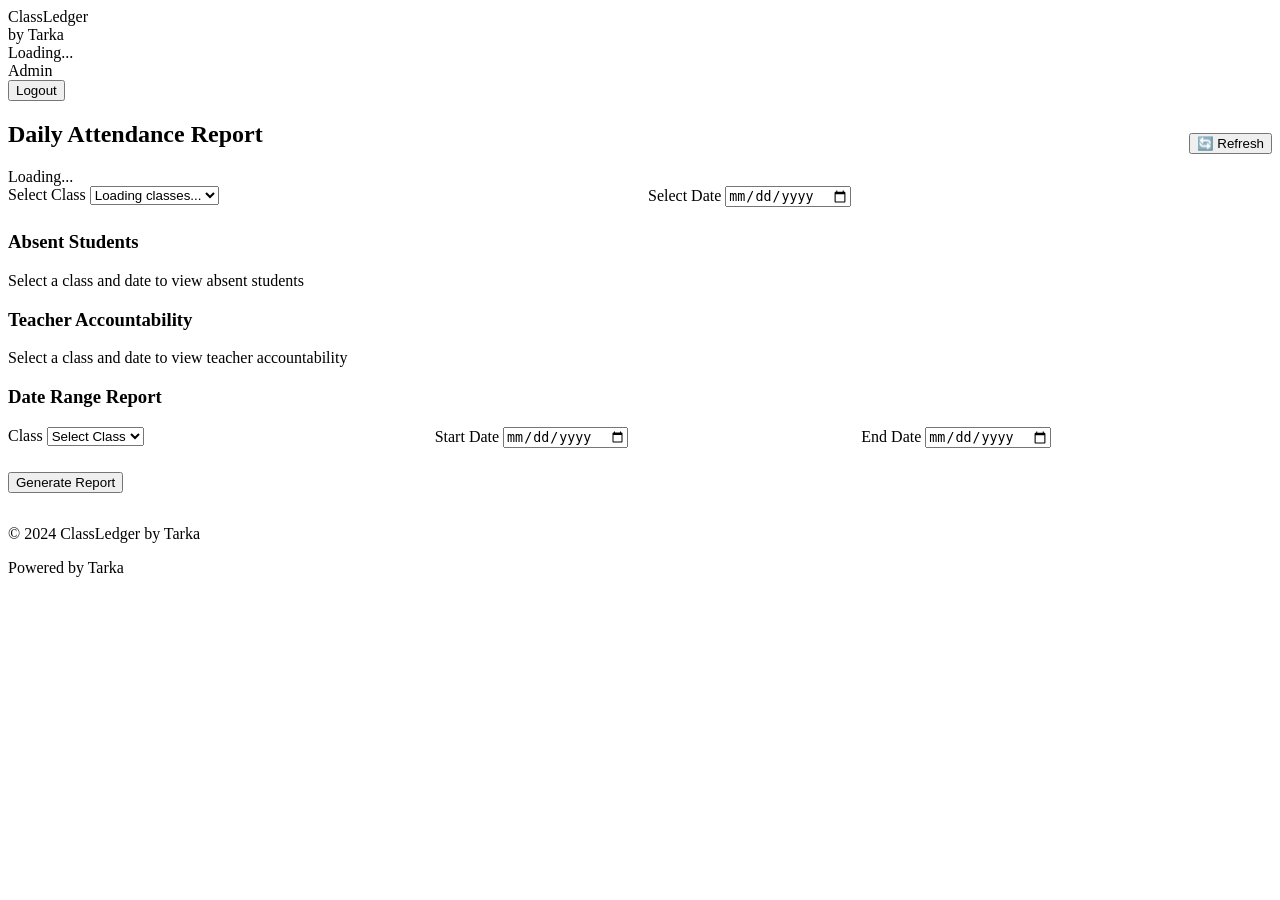
==== admin-dashboard.html @ 1874c85a "Add files via upload" ====
<!DOCTYPE html>
    <meta http-equiv="Cache-Control" content="no-cache, no-store, must-revalidate">
    <meta http-equiv="Pragma" content="no-cache">
    <meta http-equiv="Expires" content="0">
<html lang="en">
<head>
    <meta charset="UTF-8">
    <meta name="viewport" content="width=device-width, initial-scale=1.0">
    <title>Admin Dashboard - ClassLedger by Tarka</title>
    <link rel="stylesheet" href="css/styles.css">
</head>
<body>
    <header>
        <div class="header-content">
            <div>
                <div class="logo">ClassLedger</div>
                <div class="branding">by Tarka</div>
            </div>
            <div class="user-info">
                <div>
                    <div class="user-name" id="userName">Loading...</div>
                    <div class="branding" id="userRole">Admin</div>
                </div>
                <button class="btn-logout" onclick="logout()">Logout</button>
            </div>
        </div>
    </header>

    <main>
        <div class="container">
            <div class="card">
                <div class="card-header" style="display: flex; justify-content: space-between; align-items: center;">
                    <div>
                        <h2 class="card-title">Daily Attendance Report</h2>
                        <div id="schoolName" style="color: var(--text-secondary);">Loading...</div>
                    </div>
                    <button class="btn-refresh" onclick="manualRefresh()" title="Refresh data (Ctrl+R)">
                        <span>🔄</span> Refresh
                    </button>
                </div>

                <div style="display: grid; grid-template-columns: 1fr 1fr; gap: 1rem; margin-bottom: 1.5rem;">
                    <div class="form-group">
                        <label class="form-label" for="classSelect">Select Class</label>
                        <select id="classSelect" class="form-select">
                            <option value="">Loading classes...</option>
                        </select>
                    </div>
                    <div class="form-group">
                        <label class="form-label" for="dateSelect">Select Date</label>
                        <input type="date" id="dateSelect" class="form-input">
                    </div>
                </div>

                <div id="attendanceStats"></div>
            </div>

            <div class="card">
                <div class="card-header">
                    <h3 class="card-title">Absent Students</h3>
                </div>
                <div id="absentStudents">
                    <p class="text-center">Select a class and date to view absent students</p>
                </div>
            </div>

            <div class="card">
                <div class="card-header">
                    <h3 class="card-title">Teacher Accountability</h3>
                </div>
                <div id="teacherAccountability">
                    <p class="text-center">Select a class and date to view teacher accountability</p>
                </div>
            </div>

            <div class="card">
                <div class="card-header">
                    <h3 class="card-title">Date Range Report</h3>
                </div>
                <div style="display: grid; grid-template-columns: 1fr 1fr 1fr; gap: 1rem; margin-bottom: 1.5rem;">
                    <div class="form-group">
                        <label class="form-label" for="reportClassSelect">Class</label>
                        <select id="reportClassSelect" class="form-select">
                            <option value="">Select Class</option>
                        </select>
                    </div>
                    <div class="form-group">
                        <label class="form-label" for="reportStartDate">Start Date</label>
                        <input type="date" id="reportStartDate" class="form-input">
                    </div>
                    <div class="form-group">
                        <label class="form-label" for="reportEndDate">End Date</label>
                        <input type="date" id="reportEndDate" class="form-input">
                    </div>
                </div>
                <button id="generateReportBtn" class="btn btn-primary">Generate Report</button>
                <div id="dateRangeReport" style="margin-top: 2rem;"></div>
            </div>
        </div>
    </main>

    <footer>
        <div class="footer-content">
            <p>&copy; 2024 ClassLedger by Tarka</p>
            <p>Powered by Tarka</p>
        </div>
    </footer>

    <script src="js/auth.js"></script>
    <script src="js/utils.js"></script>
    <script src="js/analytics.js"></script>
    <script src="js/holiday-calendar.js"></script>
    <script src="js/admin.js"></script>
    <script>
        // Initialize language selector
        document.addEventListener('DOMContentLoaded', () => {
            const langSelect = document.getElementById('languageSelect');
            if (langSelect) {
                langSelect.value = getCurrentLanguage();
            }
            
            // Initialize holiday calendar
            const today = new Date();
            loadHolidays().then(() => {
                renderHolidayCalendar('holidayCalendarContainer', today.getFullYear(), today.getMonth());
            });
        });
        
        // Theme toggle
        function toggleTheme() {
            document.body.classList.toggle('dark-theme');
            const isDark = document.body.classList.contains('dark-theme');
            localStorage.setItem('theme', isDark ? 'dark' : 'light');
            Toast.info(`Switched to ${isDark ? 'dark' : 'light'} mode`);
        }
        
        // Load saved theme
        if (localStorage.getItem('theme') === 'dark') {
            document.body.classList.add('dark-theme');
        }
    </script>
    <script>
        // Check if user data is in URL (from OAuth redirect)
        const urlParams = new URLSearchParams(window.location.search);
        const userParam = urlParams.get('user');
        if (userParam) {
            try {
                const user = JSON.parse(decodeURIComponent(userParam));
                sessionStorage.setItem('user', JSON.stringify(user));
                sessionStorage.setItem('authenticated', 'true');
                window.history.replaceState({}, document.title, window.location.pathname);
            } catch (e) {
                console.error('Error parsing user data:', e);
            }
        }
    </script>
    <script>
        // Populate report class selector
        document.addEventListener('DOMContentLoaded', () => {
            const classSelect = document.getElementById('classSelect');
            const reportClassSelect = document.getElementById('reportClassSelect');
            
            if (classSelect && reportClassSelect) {
                classSelect.addEventListener('change', () => {
                    reportClassSelect.innerHTML = classSelect.innerHTML;
                });
            }
        });
    </script>
</body>
</html>
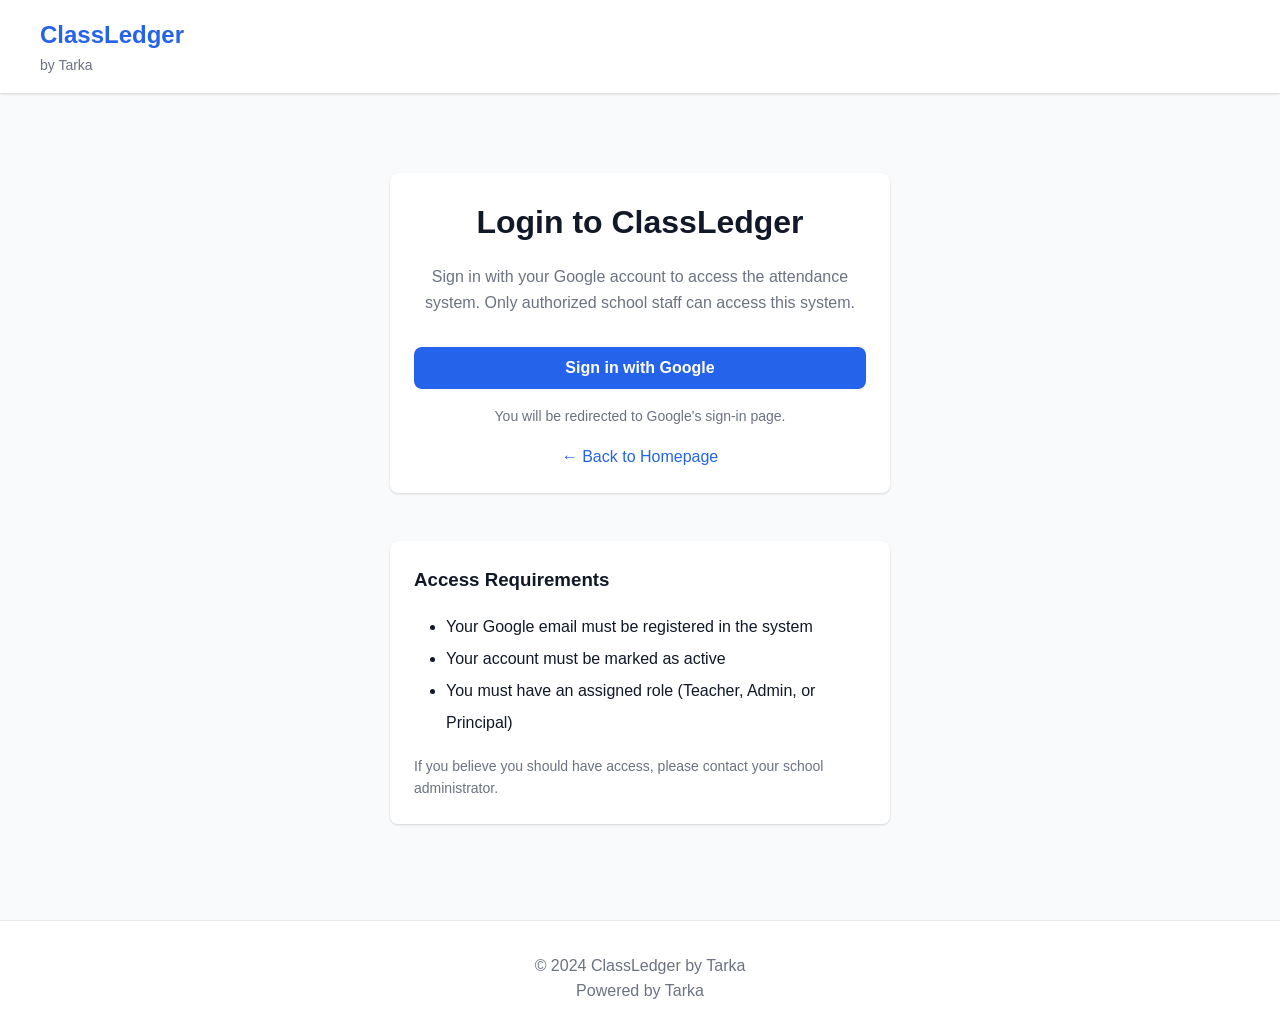
==== commit 1bf82571: "Add files via upload" ====
--- a/admin-dashboard.html
+++ b/admin-dashboard.html
@@ -131,7 +131,7 @@
             document.body.classList.toggle('dark-theme');
             const isDark = document.body.classList.contains('dark-theme');
             localStorage.setItem('theme', isDark ? 'dark' : 'light');
-            Toast.info(`Switched to ${isDark ? 'dark' : 'light'} mode`);
+            showToast(`Switched to ${isDark ? 'dark' : 'light'} mode`, 'info');
         }
         
         // Load saved theme
@@ -154,19 +154,7 @@
             }
         }
     </script>
-    <script>
-        // Populate report class selector
-        document.addEventListener('DOMContentLoaded', () => {
-            const classSelect = document.getElementById('classSelect');
-            const reportClassSelect = document.getElementById('reportClassSelect');
-            
-            if (classSelect && reportClassSelect) {
-                classSelect.addEventListener('change', () => {
-                    reportClassSelect.innerHTML = classSelect.innerHTML;
-                });
-            }
-        });
-    </script>
+    <!-- Note: Class dropdowns are populated by populateClassDropdown() in admin.js -->
 </body>
 </html>
 
--- a/css/styles.css
+++ b/css/styles.css
@@ -0,0 +1,921 @@
+/**
+ * ClassLedger by Tarka - Main Stylesheet
+ * Mobile-first responsive design
+ */
+
+:root {
+  --primary-color: #2563eb;
+  --primary-dark: #1e40af;
+  --secondary-color: #10b981;
+  --danger-color: #ef4444;
+  --warning-color: #f59e0b;
+  --success-color: #10b981;
+  --bg-color: #f9fafb;
+  --card-bg: #ffffff;
+  --text-primary: #111827;
+  --text-secondary: #6b7280;
+  --border-color: #e5e7eb;
+  --shadow: 0 1px 3px 0 rgba(0, 0, 0, 0.1), 0 1px 2px 0 rgba(0, 0, 0, 0.06);
+  --shadow-lg: 0 10px 15px -3px rgba(0, 0, 0, 0.1), 0 4px 6px -2px rgba(0, 0, 0, 0.05);
+}
+
+* {
+  margin: 0;
+  padding: 0;
+  box-sizing: border-box;
+}
+
+body {
+  font-family: -apple-system, BlinkMacSystemFont, 'Segoe UI', Roboto, 'Helvetica Neue', Arial, sans-serif;
+  background-color: var(--bg-color);
+  color: var(--text-primary);
+  line-height: 1.6;
+  min-height: 100vh;
+}
+
+/* Header */
+header {
+  background: var(--card-bg);
+  box-shadow: var(--shadow);
+  padding: 1rem 1.5rem;
+  position: sticky;
+  top: 0;
+  z-index: 100;
+}
+
+.header-content {
+  max-width: 1200px;
+  margin: 0 auto;
+  display: flex;
+  justify-content: space-between;
+  align-items: center;
+}
+
+.logo {
+  font-size: 1.5rem;
+  font-weight: 700;
+  color: var(--primary-color);
+}
+
+.branding {
+  font-size: 0.875rem;
+  color: var(--text-secondary);
+}
+
+.user-info {
+  display: flex;
+  align-items: center;
+  gap: 1rem;
+}
+
+.user-name {
+  font-weight: 500;
+}
+
+.btn-logout {
+  padding: 0.5rem 1rem;
+  background: var(--danger-color);
+  color: white;
+  border: none;
+  border-radius: 0.375rem;
+  cursor: pointer;
+  font-size: 0.875rem;
+  transition: background 0.2s;
+}
+
+.btn-logout:hover {
+  background: #dc2626;
+}
+
+/* Container */
+.container {
+  max-width: 1200px;
+  margin: 0 auto;
+  padding: 2rem 1.5rem;
+}
+
+/* Homepage */
+.hero {
+  text-align: center;
+  padding: 4rem 1rem;
+  background: linear-gradient(135deg, var(--primary-color) 0%, var(--primary-dark) 100%);
+  color: white;
+  border-radius: 1rem;
+  margin-bottom: 3rem;
+}
+
+.hero h1 {
+  font-size: 3rem;
+  margin-bottom: 1rem;
+  font-weight: 800;
+}
+
+.hero .subtitle {
+  font-size: 1.5rem;
+  margin-bottom: 0.5rem;
+  opacity: 0.95;
+}
+
+.hero .branding {
+  font-size: 1rem;
+  margin-bottom: 2rem;
+  opacity: 0.9;
+}
+
+.hero .description {
+  font-size: 1.125rem;
+  margin-bottom: 2rem;
+  opacity: 0.9;
+  max-width: 600px;
+  margin-left: auto;
+  margin-right: auto;
+}
+
+.btn-group {
+  display: flex;
+  gap: 1rem;
+  justify-content: center;
+  flex-wrap: wrap;
+}
+
+/* Buttons */
+.btn {
+  padding: 0.75rem 1.5rem;
+  border: none;
+  border-radius: 0.5rem;
+  font-size: 1rem;
+  font-weight: 600;
+  cursor: pointer;
+  transition: all 0.2s;
+  text-decoration: none;
+  display: inline-block;
+  text-align: center;
+}
+
+.btn-primary {
+  background: var(--primary-color);
+  color: white;
+}
+
+.btn-primary:hover {
+  background: var(--primary-dark);
+  transform: translateY(-2px);
+  box-shadow: var(--shadow-lg);
+}
+
+.btn-secondary {
+  background: white;
+  color: var(--primary-color);
+  border: 2px solid var(--primary-color);
+}
+
+.btn-secondary:hover {
+  background: var(--primary-color);
+  color: white;
+}
+
+.btn-success {
+  background: var(--success-color);
+  color: white;
+}
+
+.btn-success:hover {
+  background: #059669;
+}
+
+.btn-danger {
+  background: var(--danger-color);
+  color: white;
+}
+
+.btn-danger:hover {
+  background: #dc2626;
+}
+
+.btn:disabled {
+  opacity: 0.5;
+  cursor: not-allowed;
+}
+
+/* Cards */
+.card {
+  background: var(--card-bg);
+  border-radius: 0.5rem;
+  padding: 1.5rem;
+  box-shadow: var(--shadow);
+  margin-bottom: 1.5rem;
+}
+
+.card-header {
+  display: flex;
+  justify-content: space-between;
+  align-items: center;
+  margin-bottom: 1rem;
+  padding-bottom: 1rem;
+  border-bottom: 2px solid var(--border-color);
+}
+
+.card-title {
+  font-size: 1.25rem;
+  font-weight: 600;
+}
+
+/* Forms */
+.form-group {
+  margin-bottom: 1.5rem;
+}
+
+.form-label {
+  display: block;
+  margin-bottom: 0.5rem;
+  font-weight: 500;
+  color: var(--text-primary);
+}
+
+.form-input,
+.form-select {
+  width: 100%;
+  padding: 0.75rem;
+  border: 1px solid var(--border-color);
+  border-radius: 0.375rem;
+  font-size: 1rem;
+  transition: border-color 0.2s;
+}
+
+.form-input:focus,
+.form-select:focus {
+  outline: none;
+  border-color: var(--primary-color);
+  box-shadow: 0 0 0 3px rgba(37, 99, 235, 0.1);
+}
+
+.form-textarea {
+  min-height: 100px;
+  resize: vertical;
+}
+
+/* Student List */
+.student-list {
+  display: grid;
+  gap: 1rem;
+}
+
+.student-item {
+  display: flex;
+  align-items: center;
+  justify-content: space-between;
+  padding: 1rem;
+  background: var(--card-bg);
+  border: 1px solid var(--border-color);
+  border-radius: 0.5rem;
+  transition: all 0.2s;
+}
+
+.student-item:hover {
+  box-shadow: var(--shadow);
+  border-color: var(--primary-color);
+}
+
+.student-info {
+  flex: 1;
+}
+
+.student-name {
+  font-weight: 600;
+  margin-bottom: 0.25rem;
+}
+
+.student-details {
+  font-size: 0.875rem;
+  color: var(--text-secondary);
+}
+
+.attendance-buttons {
+  display: flex;
+  gap: 0.5rem;
+  flex-wrap: wrap;
+}
+
+.btn-attendance {
+  padding: 0.5rem 1rem;
+  border: none;
+  border-radius: 0.375rem;
+  cursor: pointer;
+  font-size: 0.875rem;
+  font-weight: 500;
+  transition: all 0.2s;
+}
+
+.btn-present {
+  background: var(--success-color);
+  color: white;
+}
+
+.btn-absent {
+  background: var(--danger-color);
+  color: white;
+}
+
+.btn-late {
+  background: var(--warning-color);
+  color: white;
+}
+
+.btn-attendance:hover {
+  transform: scale(1.05);
+}
+
+.btn-attendance.active {
+  box-shadow: 0 0 0 3px rgba(37, 99, 235, 0.3);
+}
+
+/* Summary */
+.summary {
+  display: grid;
+  grid-template-columns: repeat(auto-fit, minmax(200px, 1fr));
+  gap: 1rem;
+  margin-bottom: 2rem;
+}
+
+.summary-card {
+  background: var(--card-bg);
+  padding: 1.5rem;
+  border-radius: 0.5rem;
+  box-shadow: var(--shadow);
+  text-align: center;
+}
+
+.summary-label {
+  font-size: 0.875rem;
+  color: var(--text-secondary);
+  margin-bottom: 0.5rem;
+}
+
+.summary-value {
+  font-size: 2rem;
+  font-weight: 700;
+  color: var(--primary-color);
+}
+
+.summary-value.present {
+  color: var(--success-color);
+}
+
+.summary-value.absent {
+  color: var(--danger-color);
+}
+
+.summary-value.late {
+  color: var(--warning-color);
+}
+
+/* Loading */
+.loading {
+  text-align: center;
+  padding: 2rem;
+  color: var(--text-secondary);
+  display: flex;
+  flex-direction: column;
+  align-items: center;
+  justify-content: center;
+  min-height: 100px;
+}
+
+.loading-inline {
+  display: inline-flex;
+  align-items: center;
+  gap: 0.5rem;
+  padding: 0.5rem 1rem;
+  color: var(--text-secondary);
+  font-size: 0.875rem;
+}
+
+.spinner {
+  border: 3px solid var(--border-color);
+  border-top: 3px solid var(--primary-color);
+  border-radius: 50%;
+  width: 40px;
+  height: 40px;
+  animation: spin 1s linear infinite;
+  margin: 0 auto 1rem;
+}
+
+.spinner-small {
+  width: 16px;
+  height: 16px;
+  border-width: 2px;
+  margin: 0;
+  display: inline-block;
+}
+
+.spinner-inline {
+  width: 20px;
+  height: 20px;
+  border-width: 2px;
+  margin: 0;
+  display: inline-block;
+}
+
+@keyframes spin {
+  0% { transform: rotate(0deg); }
+  100% { transform: rotate(360deg); }
+}
+
+/* Loading overlay for dropdowns */
+.select-loading {
+  position: relative;
+  pointer-events: none;
+  opacity: 0.6;
+}
+
+.select-loading::after {
+  content: '';
+  position: absolute;
+  right: 2.5rem;
+  top: 50%;
+  transform: translateY(-50%);
+  width: 16px;
+  height: 16px;
+  border: 2px solid var(--border-color);
+  border-top: 2px solid var(--primary-color);
+  border-radius: 50%;
+  animation: spin 0.8s linear infinite;
+}
+
+/* Skeleton loading */
+.skeleton {
+  background: linear-gradient(90deg, #f0f0f0 25%, #e0e0e0 50%, #f0f0f0 75%);
+  background-size: 200% 100%;
+  animation: loading 1.5s ease-in-out infinite;
+  border-radius: 4px;
+}
+
+.skeleton-text {
+  height: 1rem;
+  margin-bottom: 0.5rem;
+}
+
+.skeleton-title {
+  height: 1.5rem;
+  width: 60%;
+  margin-bottom: 1rem;
+}
+
+@keyframes loading {
+  0% { background-position: 200% 0; }
+  100% { background-position: -200% 0; }
+}
+
+/* Alerts */
+.alert {
+  padding: 1rem;
+  border-radius: 0.5rem;
+  margin-bottom: 1rem;
+}
+
+.alert-success {
+  background: #d1fae5;
+  color: #065f46;
+  border: 1px solid #10b981;
+}
+
+.alert-error {
+  background: #fee2e2;
+  color: #991b1b;
+  border: 1px solid #ef4444;
+}
+
+.alert-info {
+  background: #dbeafe;
+  color: #1e40af;
+  border: 1px solid #2563eb;
+}
+
+/* Modal */
+.modal {
+  display: none;
+  position: fixed;
+  top: 0;
+  left: 0;
+  width: 100%;
+  height: 100%;
+  background: rgba(0, 0, 0, 0.5);
+  z-index: 1000;
+  align-items: center;
+  justify-content: center;
+}
+
+.modal.active {
+  display: flex;
+}
+
+.modal-content {
+  background: var(--card-bg);
+  border-radius: 0.5rem;
+  padding: 2rem;
+  max-width: 500px;
+  width: 90%;
+  max-height: 90vh;
+  overflow-y: auto;
+}
+
+.modal-header {
+  display: flex;
+  justify-content: space-between;
+  align-items: center;
+  margin-bottom: 1.5rem;
+}
+
+.modal-title {
+  font-size: 1.5rem;
+  font-weight: 600;
+}
+
+.btn-close {
+  background: none;
+  border: none;
+  font-size: 1.5rem;
+  cursor: pointer;
+  color: var(--text-secondary);
+}
+
+.btn-close:hover {
+  color: var(--text-primary);
+}
+
+/* Toast Notifications */
+.toast {
+  position: fixed;
+  top: 20px;
+  right: 20px;
+  padding: 1rem 1.5rem;
+  border-radius: 0.5rem;
+  box-shadow: var(--shadow-lg);
+  z-index: 10000;
+  min-width: 300px;
+  max-width: 400px;
+  transform: translateX(400px);
+  transition: transform 0.3s ease;
+  font-size: 0.875rem;
+}
+
+.toast.show {
+  transform: translateX(0);
+}
+
+.toast-success {
+  background: var(--success-color);
+  color: white;
+}
+
+.toast-error {
+  background: var(--danger-color);
+  color: white;
+}
+
+.toast-info {
+  background: var(--primary-color);
+  color: white;
+}
+
+.toast-warning {
+  background: var(--warning-color);
+  color: white;
+}
+
+/* Pagination */
+.pagination {
+  display: flex;
+  gap: 0.5rem;
+  justify-content: center;
+  align-items: center;
+  margin: 1rem 0;
+  flex-wrap: wrap;
+}
+
+.pagination button:disabled {
+  opacity: 0.5;
+  cursor: not-allowed;
+}
+
+/* Theme Support */
+body[data-theme="dark"] {
+  --bg-color: #1f2937;
+  --card-bg: #374151;
+  --text-primary: #f9fafb;
+  --text-secondary: #d1d5db;
+  --border-color: #4b5563;
+}
+
+/* Footer */
+footer {
+  background: var(--card-bg);
+  padding: 2rem 1.5rem;
+  text-align: center;
+  color: var(--text-secondary);
+  margin-top: 4rem;
+  border-top: 1px solid var(--border-color);
+}
+
+.footer-content {
+  max-width: 1200px;
+  margin: 0 auto;
+}
+
+/* Toast Notifications */
+.toast {
+  position: fixed;
+  bottom: 2rem;
+  right: 2rem;
+  background: var(--card-bg);
+  color: var(--text-primary);
+  padding: 1rem 1.5rem;
+  border-radius: 0.5rem;
+  box-shadow: var(--shadow-lg);
+  display: flex;
+  align-items: center;
+  gap: 0.75rem;
+  z-index: 10000;
+  opacity: 0;
+  transform: translateY(20px);
+  transition: all 0.3s ease;
+  max-width: 400px;
+  min-width: 300px;
+}
+
+.toast.show {
+  opacity: 1;
+  transform: translateY(0);
+}
+
+.toast-icon {
+  font-weight: bold;
+  font-size: 1.25rem;
+}
+
+.toast-success {
+  border-left: 4px solid var(--success-color);
+}
+
+.toast-success .toast-icon {
+  color: var(--success-color);
+}
+
+.toast-error {
+  border-left: 4px solid var(--danger-color);
+}
+
+.toast-error .toast-icon {
+  color: var(--danger-color);
+}
+
+.toast-warning {
+  border-left: 4px solid var(--warning-color);
+}
+
+.toast-warning .toast-icon {
+  color: var(--warning-color);
+}
+
+.toast-info {
+  border-left: 4px solid var(--primary-color);
+}
+
+.toast-info .toast-icon {
+  color: var(--primary-color);
+}
+
+/* Skeleton Loader */
+.skeleton-item {
+  padding: 1rem;
+  margin-bottom: 1rem;
+  border: 1px solid var(--border-color);
+  border-radius: 0.5rem;
+}
+
+/* Modal Improvements */
+.modal-body {
+  padding: 1rem 0;
+}
+
+.modal-footer {
+  display: flex;
+  gap: 1rem;
+  justify-content: flex-end;
+  margin-top: 1.5rem;
+  padding-top: 1rem;
+  border-top: 1px solid var(--border-color);
+}
+
+/* Theme Toggle */
+.theme-toggle {
+  position: fixed;
+  bottom: 2rem;
+  left: 2rem;
+  width: 50px;
+  height: 50px;
+  border-radius: 50%;
+  background: var(--primary-color);
+  color: white;
+  border: none;
+  cursor: pointer;
+  box-shadow: var(--shadow-lg);
+  display: flex;
+  align-items: center;
+  justify-content: center;
+  font-size: 1.5rem;
+  z-index: 1000;
+  transition: transform 0.2s;
+}
+
+.theme-toggle:hover {
+  transform: scale(1.1);
+}
+
+/* Language Selector */
+.language-selector {
+  position: fixed;
+  top: 1rem;
+  right: 1rem;
+  z-index: 1000;
+}
+
+.language-selector select {
+  padding: 0.5rem;
+  border: 1px solid var(--border-color);
+  border-radius: 0.375rem;
+  background: var(--card-bg);
+  color: var(--text-primary);
+  cursor: pointer;
+}
+
+/* Bulk Actions */
+.bulk-actions {
+  display: flex;
+  gap: 1rem;
+  margin-bottom: 1rem;
+  padding: 1rem;
+  background: var(--bg-color);
+  border-radius: 0.5rem;
+  align-items: center;
+}
+
+.bulk-actions input[type="checkbox"] {
+  width: 18px;
+  height: 18px;
+  cursor: pointer;
+}
+
+/* Holiday Calendar */
+.holiday-calendar {
+  display: grid;
+  grid-template-columns: repeat(7, 1fr);
+  gap: 0.5rem;
+  margin-top: 1rem;
+}
+
+.calendar-day {
+  padding: 0.5rem;
+  text-align: center;
+  border: 1px solid var(--border-color);
+  border-radius: 0.25rem;
+  cursor: pointer;
+  transition: background 0.2s;
+}
+
+.calendar-day:hover {
+  background: var(--bg-color);
+}
+
+.calendar-day.holiday {
+  background: #fee2e2;
+  color: #991b1b;
+}
+
+.calendar-day.today {
+  background: var(--primary-color);
+  color: white;
+}
+
+/* Analytics Charts Container */
+.chart-container {
+  position: relative;
+  height: 300px;
+  margin: 1rem 0;
+}
+
+.chart-container canvas {
+  max-height: 100%;
+}
+
+/* Trend Indicators */
+.trend-up {
+  color: var(--success-color);
+}
+
+.trend-down {
+  color: var(--danger-color);
+}
+
+.trend-neutral {
+  color: var(--text-secondary);
+}
+
+/* Anomaly Alert */
+.anomaly-alert {
+  background: #fef3c7;
+  border-left: 4px solid var(--warning-color);
+  padding: 1rem;
+  border-radius: 0.5rem;
+  margin: 1rem 0;
+}
+
+.anomaly-alert strong {
+  color: var(--warning-color);
+}
+
+/* Table */
+.table {
+  width: 100%;
+  border-collapse: collapse;
+  background: var(--card-bg);
+  border-radius: 0.5rem;
+  overflow: hidden;
+  box-shadow: var(--shadow);
+}
+
+.table th,
+.table td {
+  padding: 0.75rem;
+  text-align: left;
+  border-bottom: 1px solid var(--border-color);
+}
+
+.table th {
+  background: var(--bg-color);
+  font-weight: 600;
+  color: var(--text-primary);
+}
+
+.table tr:hover {
+  background: var(--bg-color);
+}
+
+/* Responsive */
+@media (max-width: 768px) {
+  .hero h1 {
+    font-size: 2rem;
+  }
+  
+  .hero .subtitle {
+    font-size: 1.25rem;
+  }
+  
+  .container {
+    padding: 1rem;
+  }
+  
+  .card {
+    padding: 1rem;
+  }
+  
+  .student-item {
+    flex-direction: column;
+    align-items: flex-start;
+    gap: 1rem;
+  }
+  
+  .attendance-buttons {
+    width: 100%;
+  }
+  
+  .btn-attendance {
+    flex: 1;
+  }
+  
+  .header-content {
+    flex-direction: column;
+    gap: 1rem;
+  }
+  
+  .summary {
+    grid-template-columns: 1fr;
+  }
+}
+
+/* Utility Classes */
+.text-center {
+  text-align: center;
+}
+
+.mt-1 { margin-top: 0.5rem; }
+.mt-2 { margin-top: 1rem; }
+.mt-3 { margin-top: 1.5rem; }
+.mb-1 { margin-bottom: 0.5rem; }
+.mb-2 { margin-bottom: 1rem; }
+.mb-3 { margin-bottom: 1.5rem; }
+
+.hidden {
+  display: none;
+}
+
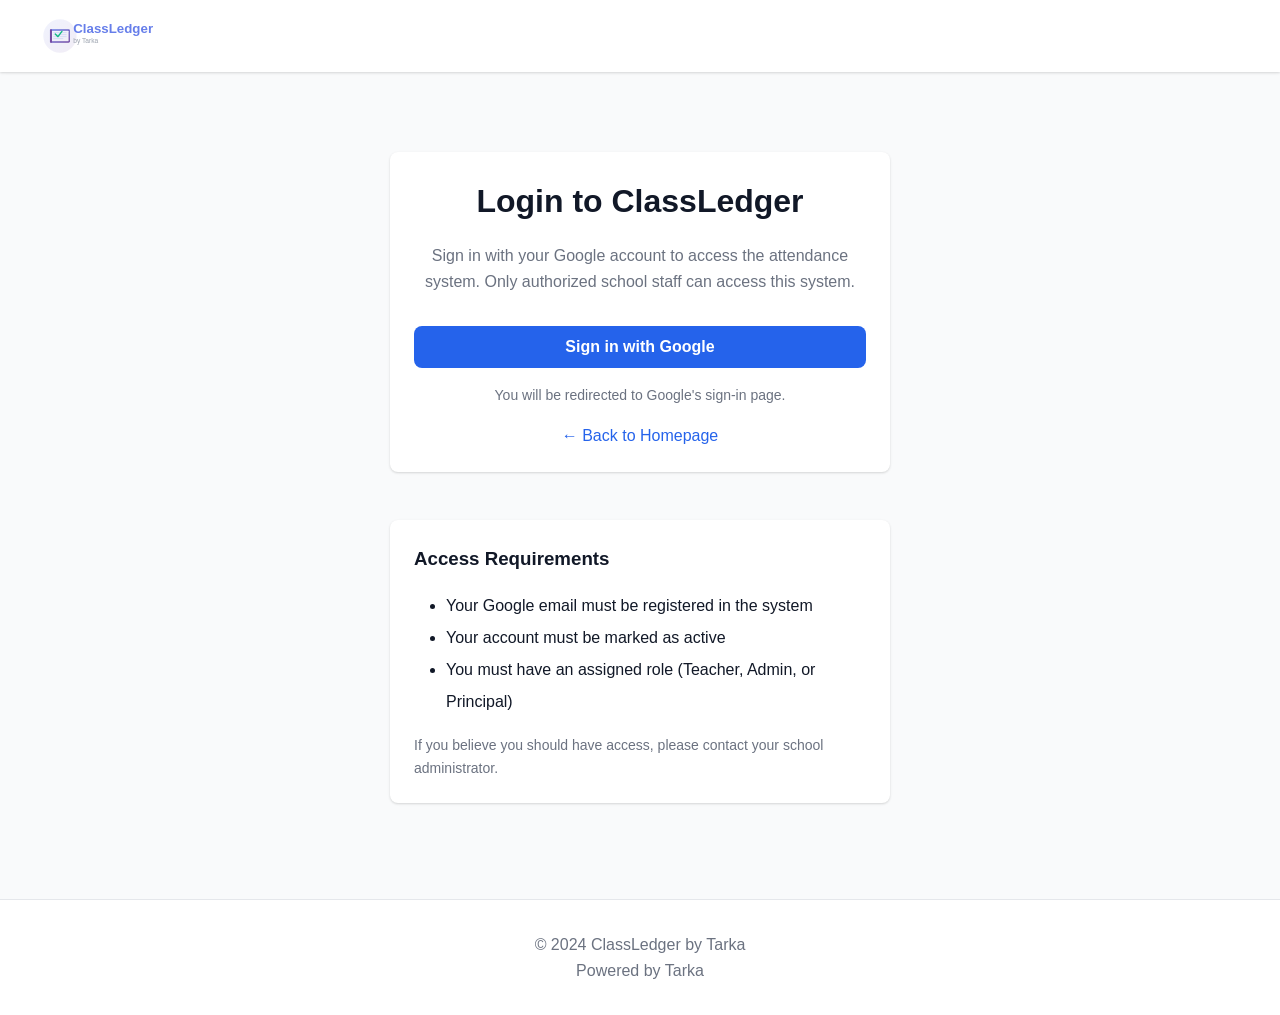
==== commit cdea868d: "Add files via upload" ====
--- a/admin-dashboard.html
+++ b/admin-dashboard.html
@@ -7,21 +7,26 @@
     <meta charset="UTF-8">
     <meta name="viewport" content="width=device-width, initial-scale=1.0">
     <title>Admin Dashboard - ClassLedger by Tarka</title>
+    <link rel="icon" type="image/svg+xml" href="assets/favicon.svg">
     <link rel="stylesheet" href="css/styles.css">
 </head>
 <body>
-    <header>
+    <header style="background: linear-gradient(135deg, #10b981 0%, #059669 100%);">
         <div class="header-content">
-            <div>
-                <div class="logo">ClassLedger</div>
-                <div class="branding">by Tarka</div>
+            <div style="display: flex; align-items: center; gap: 1rem;">
+                <img src="assets/logo-white.svg" alt="ClassLedger" style="height: 40px;">
             </div>
             <div class="user-info">
                 <div>
-                    <div class="user-name" id="userName">Loading...</div>
-                    <div class="branding" id="userRole">Admin</div>
+                    <div class="user-name" id="userName" style="color: white;">Loading...</div>
+                    <div style="display: flex; align-items: center; gap: 0.5rem;">
+                        <span class="badge" style="background: rgba(255,255,255,0.2); color: white; padding: 0.25rem 0.75rem; border-radius: 0.25rem; font-size: 0.75rem; border: 1px solid rgba(255,255,255,0.3);">
+                            🔧 Full Access
+                        </span>
+                        <div class="branding" id="userRole" style="color: rgba(255,255,255,0.9);">Admin</div>
+                    </div>
                 </div>
-                <button class="btn-logout" onclick="logout()">Logout</button>
+                <button class="btn-logout" onclick="logout()" style="background: rgba(255,255,255,0.2); color: white; border: 1px solid rgba(255,255,255,0.3);">Logout</button>
             </div>
         </div>
     </header>
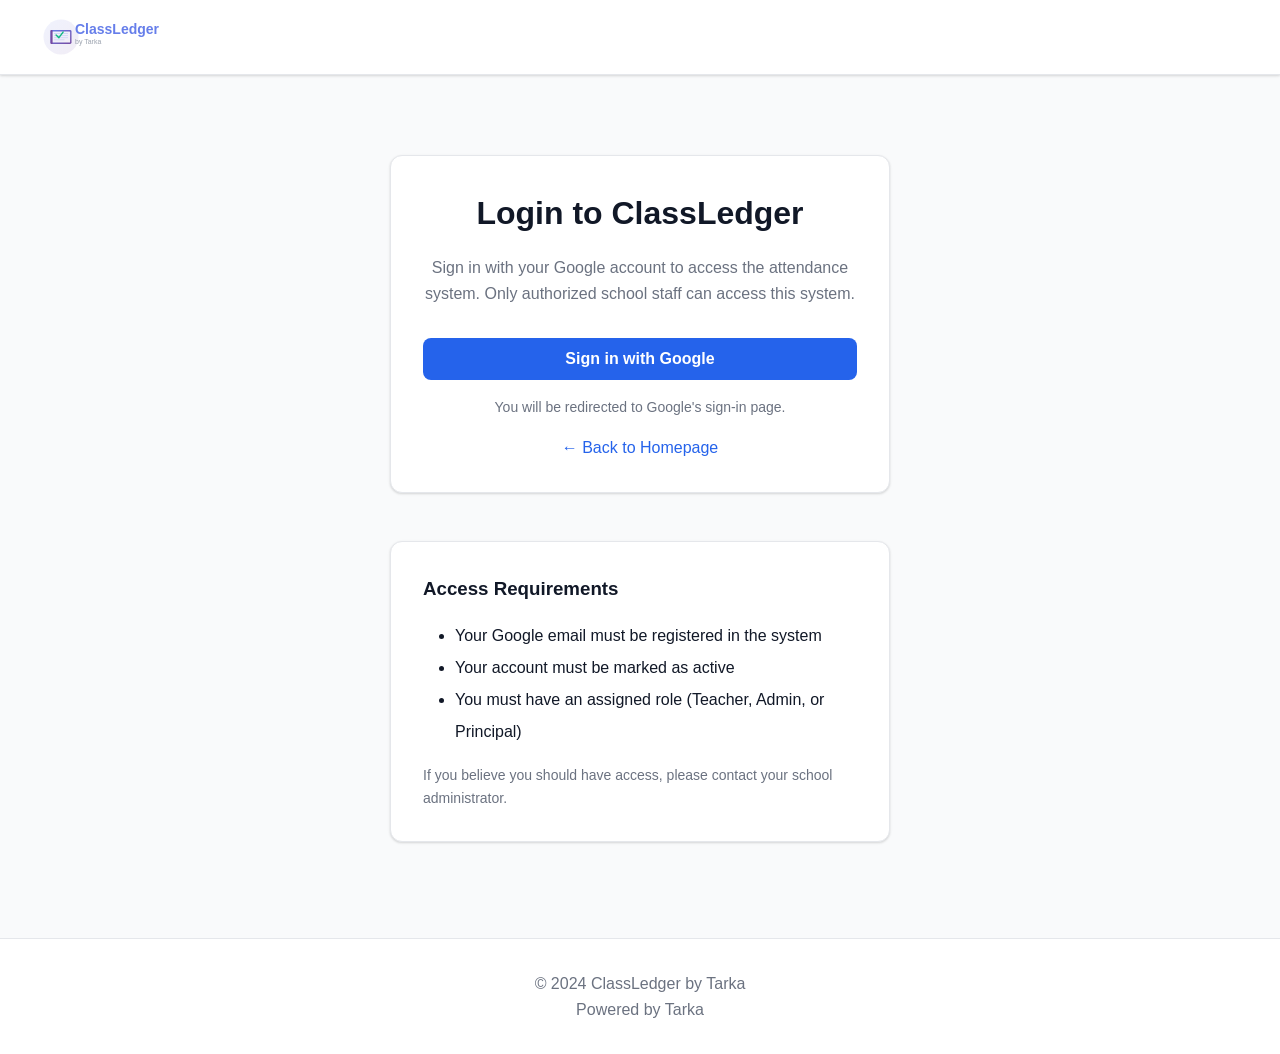
==== commit 8a8ce78b: "Add files via upload" ====
--- a/admin-dashboard.html
+++ b/admin-dashboard.html
@@ -13,8 +13,8 @@
 <body>
     <header style="background: linear-gradient(135deg, #10b981 0%, #059669 100%);">
         <div class="header-content">
-            <div style="display: flex; align-items: center; gap: 1rem;">
-                <img src="assets/logo-white.svg" alt="ClassLedger" style="height: 40px;">
+            <div class="logo-container">
+                <img src="assets/logo-white.svg" alt="ClassLedger" class="header-logo">
             </div>
             <div class="user-info">
                 <div>
--- a/css/styles.css
+++ b/css/styles.css
@@ -36,11 +36,12 @@
 /* Header */
 header {
   background: var(--card-bg);
-  box-shadow: var(--shadow);
+  box-shadow: 0 1px 3px 0 rgba(0, 0, 0, 0.1), 0 1px 2px 0 rgba(0, 0, 0, 0.06);
   padding: 1rem 1.5rem;
   position: sticky;
   top: 0;
   z-index: 100;
+  border-bottom: 1px solid var(--border-color);
 }
 
 .header-content {
@@ -51,6 +52,20 @@
   align-items: center;
 }
 
+/* Logo Container - Professional spacing */
+.logo-container {
+  display: flex;
+  align-items: center;
+  gap: 0;
+}
+
+.header-logo {
+  height: 42px;
+  width: auto;
+  display: block;
+}
+
+/* Legacy logo class (for backward compatibility) */
 .logo {
   font-size: 1.5rem;
   font-weight: 700;
@@ -65,11 +80,18 @@
 .user-info {
   display: flex;
   align-items: center;
-  gap: 1rem;
+  gap: 1.25rem;
 }
 
 .user-name {
   font-weight: 500;
+  font-size: 0.9375rem;
+  color: var(--text-primary);
+}
+
+.user-role {
+  font-size: 0.8125rem;
+  color: var(--text-secondary);
 }
 
 .btn-logout {
@@ -97,11 +119,33 @@
 /* Homepage */
 .hero {
   text-align: center;
-  padding: 4rem 1rem;
-  background: linear-gradient(135deg, var(--primary-color) 0%, var(--primary-dark) 100%);
+  padding: 5rem 2rem;
+  background: linear-gradient(135deg, #2563eb 0%, #1e40af 100%);
   color: white;
   border-radius: 1rem;
   margin-bottom: 3rem;
+  box-shadow: 0 20px 25px -5px rgba(0, 0, 0, 0.1), 0 10px 10px -5px rgba(0, 0, 0, 0.04);
+}
+
+.hero-logo-container {
+  margin-bottom: 2.5rem;
+  display: flex;
+  justify-content: center;
+  align-items: center;
+}
+
+.hero-logo {
+  height: 90px;
+  width: auto;
+  filter: drop-shadow(0 4px 6px rgba(0, 0, 0, 0.1));
+}
+
+.hero-title {
+  font-size: 2.5rem;
+  font-weight: 700;
+  margin-bottom: 1.5rem;
+  letter-spacing: -0.5px;
+  line-height: 1.2;
 }
 
 .hero h1 {
@@ -120,6 +164,16 @@
   font-size: 1rem;
   margin-bottom: 2rem;
   opacity: 0.9;
+}
+
+.hero-description {
+  font-size: 1.125rem;
+  margin-bottom: 2.5rem;
+  opacity: 0.95;
+  max-width: 650px;
+  margin-left: auto;
+  margin-right: auto;
+  line-height: 1.7;
 }
 
 .hero .description {
@@ -159,8 +213,7 @@
 
 .btn-primary:hover {
   background: var(--primary-dark);
-  transform: translateY(-2px);
-  box-shadow: var(--shadow-lg);
+  color: white;
 }
 
 .btn-secondary {
@@ -172,6 +225,7 @@
 .btn-secondary:hover {
   background: var(--primary-color);
   color: white;
+  border-color: var(--primary-color);
 }
 
 .btn-success {
@@ -200,24 +254,33 @@
 /* Cards */
 .card {
   background: var(--card-bg);
-  border-radius: 0.5rem;
-  padding: 1.5rem;
-  box-shadow: var(--shadow);
-  margin-bottom: 1.5rem;
+  border-radius: 0.75rem;
+  padding: 2rem;
+  box-shadow: 0 1px 3px 0 rgba(0, 0, 0, 0.1), 0 1px 2px 0 rgba(0, 0, 0, 0.06);
+  margin-bottom: 2rem;
+  border: 1px solid var(--border-color);
+  transition: box-shadow 0.2s ease;
+}
+
+.card:hover {
+  box-shadow: 0 4px 6px -1px rgba(0, 0, 0, 0.1), 0 2px 4px -1px rgba(0, 0, 0, 0.06);
 }
 
 .card-header {
   display: flex;
   justify-content: space-between;
   align-items: center;
-  margin-bottom: 1rem;
-  padding-bottom: 1rem;
+  margin-bottom: 1.75rem;
+  padding-bottom: 1.25rem;
   border-bottom: 2px solid var(--border-color);
 }
 
 .card-title {
-  font-size: 1.25rem;
+  font-size: 1.5rem;
   font-weight: 600;
+  color: var(--text-primary);
+  letter-spacing: -0.25px;
+  margin: 0;
 }
 
 /* Forms */
@@ -332,29 +395,40 @@
 /* Summary */
 .summary {
   display: grid;
-  grid-template-columns: repeat(auto-fit, minmax(200px, 1fr));
-  gap: 1rem;
+  grid-template-columns: repeat(auto-fit, minmax(160px, 1fr));
+  gap: 1.25rem;
   margin-bottom: 2rem;
 }
 
 .summary-card {
   background: var(--card-bg);
-  padding: 1.5rem;
-  border-radius: 0.5rem;
-  box-shadow: var(--shadow);
+  padding: 1.75rem 1.5rem;
+  border-radius: 0.75rem;
+  box-shadow: 0 1px 3px 0 rgba(0, 0, 0, 0.1), 0 1px 2px 0 rgba(0, 0, 0, 0.06);
   text-align: center;
+  border: 1px solid var(--border-color);
+  transition: transform 0.2s ease, box-shadow 0.2s ease;
+}
+
+.summary-card:hover {
+  transform: translateY(-2px);
+  box-shadow: 0 4px 6px -1px rgba(0, 0, 0, 0.1), 0 2px 4px -1px rgba(0, 0, 0, 0.06);
 }
 
 .summary-label {
   font-size: 0.875rem;
   color: var(--text-secondary);
-  margin-bottom: 0.5rem;
+  margin-bottom: 0.75rem;
+  font-weight: 500;
+  text-transform: uppercase;
+  letter-spacing: 0.5px;
 }
 
 .summary-value {
-  font-size: 2rem;
+  font-size: 2.25rem;
   font-weight: 700;
   color: var(--primary-color);
+  line-height: 1.2;
 }
 
 .summary-value.present {
@@ -846,15 +920,32 @@
 
 .table th,
 .table td {
-  padding: 0.75rem;
+  padding: 1rem 1.25rem;
   text-align: left;
   border-bottom: 1px solid var(--border-color);
 }
 
 .table th {
-  background: var(--bg-color);
+  background: #f8fafc;
   font-weight: 600;
   color: var(--text-primary);
+  font-size: 0.875rem;
+  text-transform: uppercase;
+  letter-spacing: 0.5px;
+}
+
+.table td {
+  font-size: 0.9375rem;
+  color: var(--text-primary);
+  text-transform: uppercase;
+  letter-spacing: 0.5px;
+  padding: 1rem 1.25rem;
+}
+
+.table td {
+  font-size: 0.9375rem;
+  color: var(--text-primary);
+  padding: 1rem 1.25rem;
 }
 
 .table tr:hover {
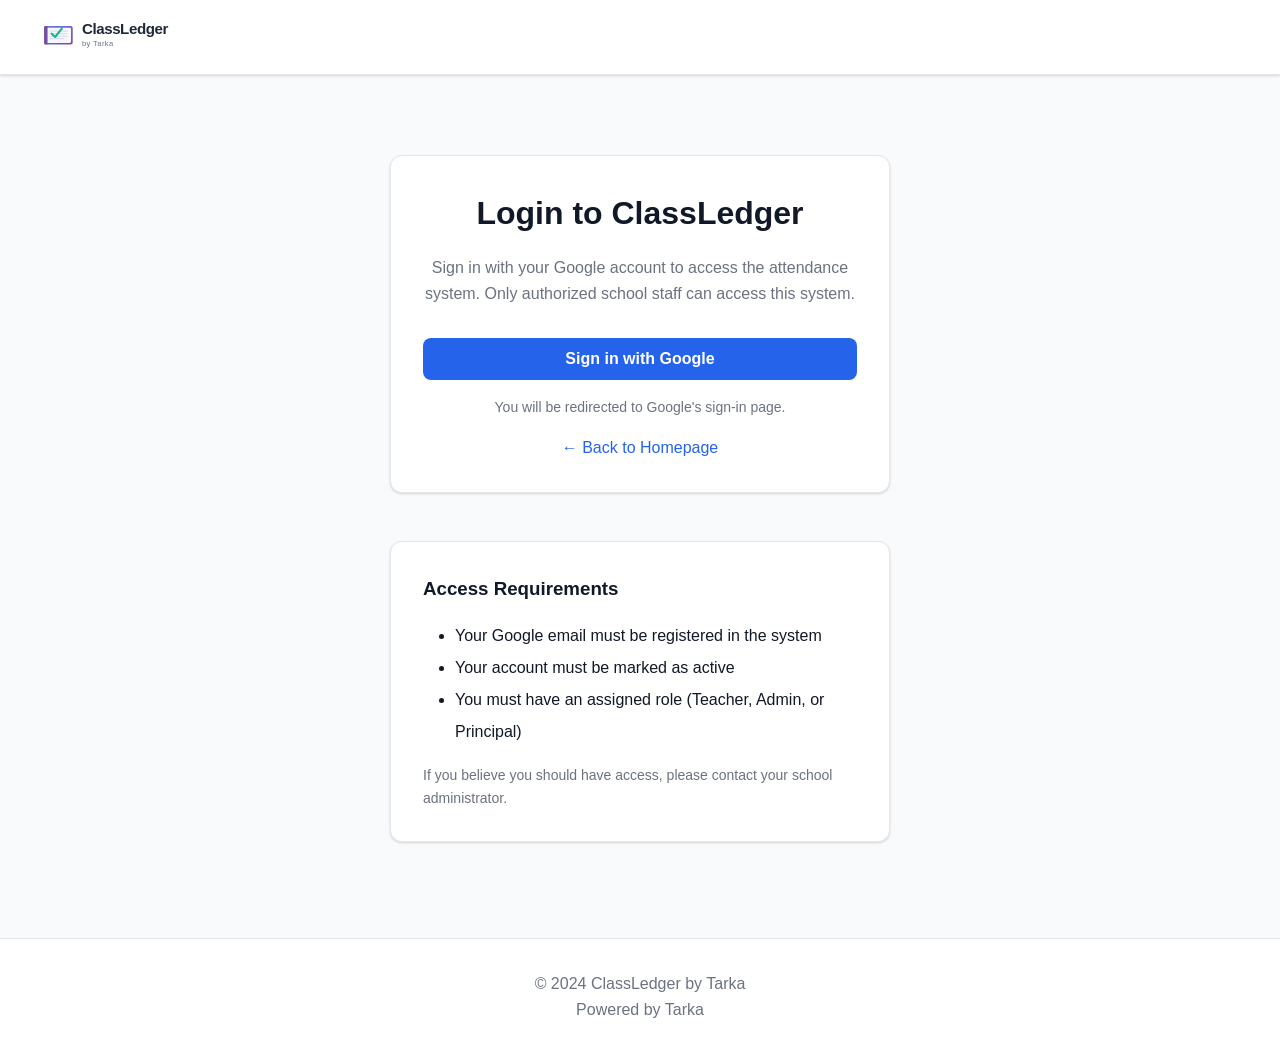
==== commit f53ffe7a: "Add files via upload" ====
--- a/admin-dashboard.html
+++ b/admin-dashboard.html
@@ -101,6 +101,93 @@
                 <button id="generateReportBtn" class="btn btn-primary">Generate Report</button>
                 <div id="dateRangeReport" style="margin-top: 2rem;"></div>
             </div>
+
+            <!-- Student Management Panel -->
+            <div class="card">
+                <div class="card-header">
+                    <h3 class="card-title">Student Management</h3>
+                    <div style="display: flex; gap: 0.5rem;">
+                        <button class="btn btn-primary" onclick="openAddStudentModal()">+ Add Student</button>
+                        <button class="btn btn-secondary" onclick="downloadCSVTemplate()">Download Template</button>
+                        <button class="btn btn-secondary" onclick="openBulkImportModal()">Bulk Import</button>
+                    </div>
+                </div>
+                <div id="studentManagement">
+                    <div class="form-group">
+                        <input type="text" id="studentSearch" class="form-input" placeholder="Search students by name, roll, or class..." onkeyup="searchStudents()">
+                    </div>
+                    <div id="studentsList" class="table-container">
+                        <p class="text-center">Loading students...</p>
+                    </div>
+                </div>
+            </div>
+
+            <!-- Teacher Management Panel -->
+            <div class="card">
+                <div class="card-header">
+                    <h3 class="card-title">Teacher Management</h3>
+                    <button class="btn btn-primary" onclick="openAddTeacherModal()">+ Add Teacher</button>
+                </div>
+                <div id="teacherManagement">
+                    <div id="teachersList" class="table-container">
+                        <p class="text-center">Loading teachers...</p>
+                    </div>
+                </div>
+            </div>
+
+            <!-- System Settings -->
+            <div class="card">
+                <div class="card-header">
+                    <h3 class="card-title">System Settings</h3>
+                </div>
+                <div id="systemSettings">
+                    <div class="form-group">
+                        <label class="form-label">Check-In Window</label>
+                        <div style="display: grid; grid-template-columns: 1fr 1fr; gap: 1rem;">
+                            <input type="time" id="checkInStart" class="form-input" value="07:00">
+                            <input type="time" id="checkInEnd" class="form-input" value="10:30">
+                        </div>
+                    </div>
+                    <div class="form-group">
+                        <label class="form-label">Check-Out Window</label>
+                        <div style="display: grid; grid-template-columns: 1fr 1fr; gap: 1rem;">
+                            <input type="time" id="checkOutStart" class="form-input" value="12:30">
+                            <input type="time" id="checkOutEnd" class="form-input" value="15:30">
+                        </div>
+                    </div>
+                    <div class="form-group">
+                        <label class="form-label">Late Arrival Threshold</label>
+                        <input type="time" id="lateThreshold" class="form-input" value="09:15">
+                    </div>
+                    <div class="form-group">
+                        <label class="form-label">Edit Window (minutes)</label>
+                        <input type="number" id="editWindow" class="form-input" value="15" min="0" max="60">
+                    </div>
+                    <button class="btn btn-primary" onclick="saveSystemSettings()">Save Settings</button>
+                </div>
+            </div>
+
+            <!-- Student Portal Management -->
+            <div class="card">
+                <div class="card-header">
+                    <h3 class="card-title">Student Portal</h3>
+                </div>
+                <div id="studentPortal">
+                    <p style="margin-bottom: 1rem;">Manage student certificate downloads and correction requests.</p>
+                    <div class="form-group">
+                        <label class="form-label">Select Student</label>
+                        <select id="portalStudentSelect" class="form-select" onchange="loadStudentPortalData()">
+                            <option value="">Select a student...</option>
+                        </select>
+                    </div>
+                    <div id="studentPortalActions" style="display: none;">
+                        <div style="display: flex; gap: 1rem; margin-top: 1rem;">
+                            <button class="btn btn-primary" onclick="downloadStudentCertificate()">Download Certificate</button>
+                            <button class="btn btn-secondary" onclick="viewCorrectionRequests()">View Correction Requests</button>
+                        </div>
+                    </div>
+                </div>
+            </div>
         </div>
     </main>
 
@@ -114,7 +201,12 @@
     <script src="js/auth.js"></script>
     <script src="js/utils.js"></script>
     <script src="js/analytics.js"></script>
+    <script src="js/advanced-reporting.js"></script>
+    <script src="js/realtime.js"></script>
+    <script src="js/bulk-operations.js"></script>
     <script src="js/holiday-calendar.js"></script>
+    <script src="js/admin-management.js"></script>
+    <script src="js/student-portal.js"></script>
     <script src="js/admin.js"></script>
     <script>
         // Initialize language selector
--- a/css/styles.css
+++ b/css/styles.css
@@ -950,6 +950,49 @@
 
 .table tr:hover {
   background: var(--bg-color);
+}
+
+/* Badges */
+.badge {
+  display: inline-block;
+  padding: 0.25rem 0.75rem;
+  border-radius: 0.375rem;
+  font-size: 0.75rem;
+  font-weight: 600;
+  text-transform: uppercase;
+  letter-spacing: 0.5px;
+}
+
+.badge-success {
+  background: #d1fae5;
+  color: #065f46;
+}
+
+.badge-danger {
+  background: #fee2e2;
+  color: #991b1b;
+}
+
+.badge-warning {
+  background: #fef3c7;
+  color: #92400e;
+}
+
+.badge-info {
+  background: #dbeafe;
+  color: #1e40af;
+}
+
+/* Button sizes */
+.btn-sm {
+  padding: 0.375rem 0.75rem;
+  font-size: 0.875rem;
+}
+
+/* Table container */
+.table-container {
+  overflow-x: auto;
+  margin-top: 1rem;
 }
 
 /* Responsive */
